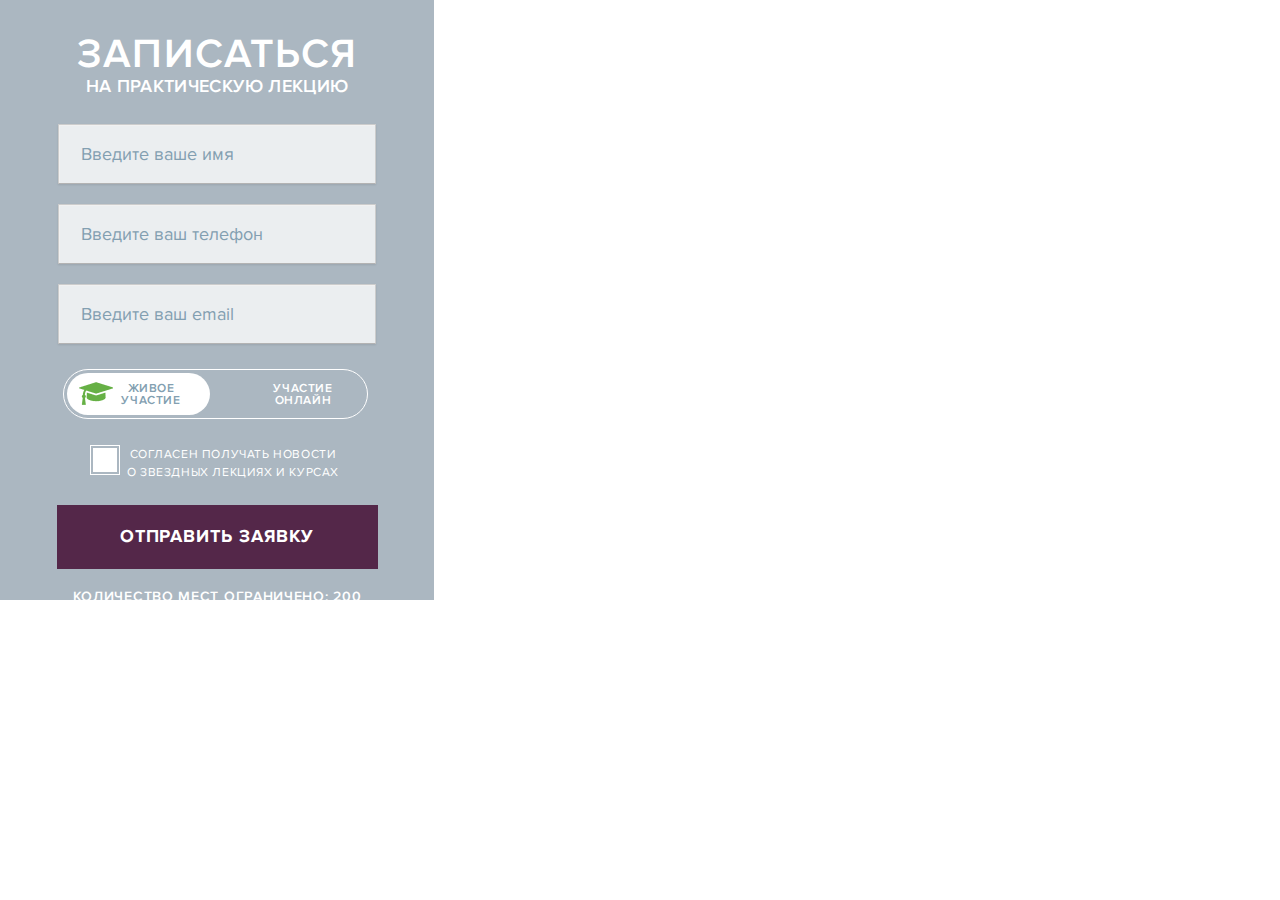
==== form.html @ 91c49289 "SL 1" ====
<!DOCTYPE html>
<html lang="ru">
<head>

	<title>Atlantica</title>

	<meta name="viewport" content="width=device-width, initial-scale=.65">

	<meta http-equiv="Content-type" content="text/html; charset=utf-8" />

	<meta name="description" content="" />
	<meta name="keywords" content="" />

	<link rel="stylesheet" href="libs/font-awersome/css/font-awesome.min.css">

	<link href="x-icon.png" rel="shortcut icon" type="img/x-icon"/>

	<link rel="stylesheet" type="text/css" href="css/main.css"/>

	<script src="https://ajax.googleapis.com/ajax/libs/jquery/3.2.1/jquery.min.js"></script>

	<link href="../media/FormStyler/jquery.formstyler.css" rel="stylesheet" />
	<link href="../media/FormStyler/jquery.formstyler.theme.css" rel="stylesheet" />

	<script type="text/javascript" src="../media/FancyBox/jquery.mousewheel.pack.js?v=3.1.3"></script>
	<script type="text/javascript" src="../media/FancyBox/jquery.fancybox.pack.js?v=2.1.5"></script>
	<link rel="stylesheet" type="text/css" href="../media/FancyBox/jquery.fancybox.css?v=2.1.5" media="screen" />

</head>


<style>

#fancybox-content{
    border-color: red;
}
</style>

<body>

	<form action="#" class="form" style="height: 560px;padding-top: 40px">
		<div class="form__title">
			Записаться
			<div>на практическую лекцию</div>
		</div>
		<input class="form__name" type="text" placeholder="Введите ваше имя">
		<input class="form__phone" type="text" placeholder="Введите ваш телефон">
		<input class="form__email" type="text" placeholder="Введите ваш email">

		<div class="form__toggle toggle">
			<input id="check" type="checkbox">
			<label for="check"><span><div>живое</div> <div>участие</div></span><span><div>участие</div> <div>онлайн</div></span></label>
		</div>

		<div class="form__checkbox checkbox">
			<input class="checkbox__win" id="checkbox" type="checkbox">
			<label class="checkbox__label" for="checkbox"><span></span>Согласен получать новости <br> о звездных лекциях и курсах</label>
		</div>

		<a class="form__btn btn" href="#">Отправить заявку</a>

		<div class="form__bottom-txt" style="margin-top: 10px;margin-bottom: 10px">Количество мест ограничено: 200</div>

	</form>





<script src="libs/jquery/dist/jquery.js"></script>

<script src="../media/FormStyler/jquery.formstyler.min.js"></script>
<script type="text/javascript" src="../media/FancyBox/jquery.fancybox.pack.js?v=2.1.5"></script>


<script src="js/common.js"></script>


</body>

</html>
---- css/main.css ----
@font-face {
  font-family: 'cloisterblack-light';
  src: url("../fonts/cloisterblack-light/cloister_black_light-webfont.eot");
  src: url("../fonts/cloisterblack-light/cloister_black_light-webfont.eot?#iefix") format("embedded-opentype"), url("../fonts/cloisterblack-light/cloister_black_light-webfont.woff") format("woff"), url("../fonts/cloisterblack-light/cloister_black_light-webfont.ttf") format("truetype"), url("../fonts/cloisterblack-light/cloister_black_light-webfont.svg#cloister_blacklight") format("svg");
  font-weight: normal;
  font-style: normal; }

@font-face {
  font-family: 'harbell_personal_use_onlyRg';
  src: url("../fonts/harbellpersonaluse/harbell_personal_use-webfont.eot");
  src: url("../fonts/harbellpersonaluse/harbell_personal_use-webfont.eot?#iefix") format("embedded-opentype"), url("../fonts/harbellpersonaluse/harbell_personal_use-webfont.woff") format("woff"), url("../fonts/harbellpersonaluse/harbell_personal_use-webfont.ttf") format("truetype"), url("../fonts/harbellpersonaluse/harbell_personal_use-webfont.svg#harbell_personal_use_onlyRg") format("svg");
  font-weight: normal;
  font-style: normal; }

@font-face {
  font-family: 'latolight-italic';
  src: url("../fonts/lato-lightitalic/lato-lightitalic-webfont.eot");
  src: url("../fonts/lato-lightitalic/lato-lightitalic-webfont.eot?#iefix") format("embedded-opentype"), url("../fonts/lato-lightitalic/lato-lightitalic-webfont.woff") format("woff"), url("../fonts/lato-lightitalic/lato-lightitalic-webfont.ttf") format("truetype"), url("../fonts/lato-lightitalic/lato-lightitalic-webfont.svg#latolight_italic") format("svg");
  font-weight: normal;
  font-style: normal; }

@font-face {
  font-family: 'lato-regular';
  src: url("../fonts/lato-regular/lato-regular-webfont.eot");
  src: url("../fonts/lato-regular/lato-regular-webfont.eot?#iefix") format("embedded-opentype"), url("../fonts/lato-regular/lato-regular-webfont.woff") format("woff"), url("../fonts/lato-regular/lato-regular-webfont.ttf") format("truetype"), url("../fonts/lato-regular/lato-regular-webfont.svg#latoregular") format("svg");
  font-weight: normal;
  font-style: normal; }

@font-face {
  font-family: 'latoblack';
  src: url("../fonts/lato-black/lato-black-webfont.eot");
  src: url("../fonts/lato-black/lato-black-webfont.eot?#iefix") format("embedded-opentype"), url("../fonts/lato-black/lato-black-webfont.woff") format("woff"), url("../fonts/lato-black/lato-black-webfont.ttf") format("truetype"), url("../fonts/lato-black/lato-black-webfont.svg#latoblack") format("svg");
  font-weight: normal;
  font-style: normal; }

@font-face {
  font-family: 'lato-bold';
  src: url("../fonts/lato-bold/lato-bold-webfont.eot");
  src: url("../fonts/lato-bold/lato-bold-webfont.eot?#iefix") format("embedded-opentype"), url("../fonts/lato-bold/lato-bold-webfont.woff") format("woff"), url("../fonts/lato-bold/lato-bold-webfont.ttf") format("truetype"), url("../fonts/lato-bold/lato-bold-webfont.svg#latobold") format("svg");
  font-weight: normal;
  font-style: normal; }

@font-face {
  font-family: 'lato-italic';
  src: url("../fonts/lato-italic/lato-italic-webfont.eot");
  src: url("../fonts/lato-italic/lato-italic-webfont.eot?#iefix") format("embedded-opentype"), url("../fonts/lato-italic/lato-italic-webfont.woff") format("woff"), url("../fonts/lato-italic/lato-italic-webfont.ttf") format("truetype"), url("../fonts/lato-italic/lato-italic-webfont.svg#latoitalic") format("svg");
  font-weight: normal;
  font-style: normal; }

@font-face {
  font-family: 'lato-light';
  src: url("../fonts/lato-light/lato-light-webfont.eot");
  src: url("../fonts/lato-light/lato-light-webfont.eot?#iefix") format("embedded-opentype"), url("../fonts/lato-light/lato-light-webfont.woff") format("woff"), url("../fonts/lato-light/lato-light-webfont.ttf") format("truetype"), url("../fonts/lato-light/lato-light-webfont.svg#latolight") format("svg");
  font-weight: normal;
  font-style: normal; }

@font-face {
  font-family: 'montserrat-bold';
  src: url("../fonts/montserrat-bold/montserrat-bold-webfont.eot");
  src: url("../fonts/montserrat-bold/montserrat-bold-webfont.eot?#iefix") format("embedded-opentype"), url("../fonts/montserrat-bold/montserrat-bold-webfont.woff") format("woff"), url("../fonts/montserrat-bold/montserrat-bold-webfont.ttf") format("truetype"), url("../fonts/montserrat-bold/montserrat-bold-webfont.svg#montserratbold") format("svg");
  font-weight: normal;
  font-style: normal; }

@font-face {
  font-family: 'opensans-regular';
  src: url("../fonts/opensans-regular/opensans-regular-webfont.eot");
  src: url("../fonts/opensans-regular/opensans-regular-webfont.eot?#iefix") format("embedded-opentype"), url("../fonts/opensans-regular/opensans-regular-webfont.woff2") format("woff2"), url("../fonts/opensans-regular/opensans-regular-webfont.woff") format("woff"), url("../fonts/opensans-regular/opensans-regular-webfont.ttf") format("truetype"), url("../fonts/opensans-regular/opensans-regular-webfont.svg#open_sansregular") format("svg");
  font-weight: normal;
  font-style: normal; }

@font-face {
  font-family: 'opensans-light';
  src: url("../fonts/opensans-light/opensans-light-webfont.eot");
  src: url("../fonts/opensans-light/opensans-light-webfont.eot?#iefix") format("embedded-opentype"), url("../fonts/opensans-light/opensans-light-webfont.woff2") format("woff2"), url("../fonts/opensans-light/opensans-light-webfont.woff") format("woff"), url("../fonts/opensans-light/opensans-light-webfont.ttf") format("truetype"), url("../fonts/opensans-light/opensans-light-webfont.svg#open_sanslight") format("svg");
  font-weight: normal;
  font-style: normal; }

@font-face {
  font-family: 'opensans-lightitalic';
  src: url("../fonts/opensans-lightitalic/opensans-lightitalic-webfont.eot");
  src: url("../fonts/opensans-lightitalic/opensans-lightitalic-webfont.eot?#iefix") format("embedded-opentype"), url("../fonts/opensans-lightitalic/opensans-lightitalic-webfont.woff2") format("woff2"), url("../fonts/opensans-lightitalic/opensans-lightitalic-webfont.woff") format("woff"), url("../fonts/opensans-lightitalic/opensans-lightitalic-webfont.ttf") format("truetype"), url("../fonts/opensans-lightitalic/opensans-lightitalic-webfont.svg#open_sanslight_italic") format("svg");
  font-weight: normal;
  font-style: italic; }

@font-face {
  font-family: 'opensans-semibold';
  src: url("../fonts/opensans-semibold/opensans-semibold-webfont.eot");
  src: url("../fonts/opensans-semibold/opensans-semibold-webfont.eot?#iefix") format("embedded-opentype"), url("../fonts/opensans-semibold/opensans-semibold-webfont.woff2") format("woff2"), url("../fonts/opensans-semibold/opensans-semibold-webfont.woff") format("woff"), url("../fonts/opensans-semibold/opensans-semibold-webfont.ttf") format("truetype"), url("../fonts/opensans-semibold/opensans-semibold-webfont.svg#open_sanssemibold") format("svg");
  font-weight: bold;
  font-style: normal; }

@font-face {
  font-family: 'robotocondensed-regular';
  src: url("../fonts/robotocondensed-regular/robotocondensed-regular-webfont.eot");
  src: url("../fonts/robotocondensed-regular/robotocondensed-regular-webfont.eot?#iefix") format("embedded-opentype"), url("../fonts/robotocondensed-regular/robotocondensed-regular-webfont.woff2") format("woff2"), url("../fonts/robotocondensed-regular/robotocondensed-regular-webfont.woff") format("woff"), url("../fonts/robotocondensed-regular/robotocondensed-regular-webfont.ttf") format("truetype"), url("../fonts/robotocondensed-regular/robotocondensed-regular-webfont.svg#roboto_condensedregular") format("svg");
  font-weight: normal;
  font-style: normal; }

@font-face {
  font-family: 'robotocondensed-light';
  src: url("../fonts/robotocondensed-light/robotocondensed-light-webfont.eot");
  src: url("../fonts/robotocondensed-light/robotocondensed-light-webfont.eot?#iefix") format("embedded-opentype"), url("../fonts/robotocondensed-light/robotocondensed-light-webfont.woff2") format("woff2"), url("../fonts/robotocondensed-light/robotocondensed-light-webfont.woff") format("woff"), url("../fonts/robotocondensed-light/robotocondensed-light-webfont.ttf") format("truetype"), url("../fonts/robotocondensed-light/robotocondensed-light-webfont.svg#roboto_condensedlight") format("svg");
  font-weight: normal;
  font-style: normal; }

@font-face {
  font-family: 'bebasneue-bold';
  src: url("../fonts/bebasneue-bold/bebasneuebold-webfont.eot");
  src: url("../fonts/bebasneue-bold/bebasneuebold-webfont.eot?#iefix") format("embedded-opentype"), url("../fonts/bebasneue-bold/bebasneuebold-webfont.woff") format("woff"), url("../fonts/bebasneue-bold/bebasneuebold-webfont.ttf") format("truetype"), url("../fonts/bebasneue-bold/bebasneuebold-webfont.svg#bebas_neuebold") format("svg");
  font-weight: normal;
  font-style: normal; }

@font-face {
  font-family: 'proximanova-black';
  src: url("../fonts/proximanova-black/proximanova-black-webfont.eot");
  src: url("../fonts/proximanova-black/proximanova-black-webfont.eot?#iefix") format("embedded-opentype"), url("../fonts/proximanova-black/proximanova-black-webfont.woff") format("woff"), url("../fonts/proximanova-black/proximanova-black-webfont.ttf") format("truetype"), url("../fonts/proximanova-black/proximanova-black-webfont.svg#proxima_novablack") format("svg");
  font-weight: normal;
  font-style: normal; }

@font-face {
  font-family: 'proximanova-bold';
  src: url("../fonts/proximanova-bold/proximanova-bold-webfont.eot");
  src: url("../fonts/proximanova-bold/proximanova-bold-webfont.eot?#iefix") format("embedded-opentype"), url("../fonts/proximanova-bold/proximanova-bold-webfont.woff") format("woff"), url("../fonts/proximanova-bold/proximanova-bold-webfont.ttf") format("truetype"), url("../fonts/proximanova-bold/proximanova-bold-webfont.svg#proxima_novabold") format("svg");
  font-weight: normal;
  font-style: normal; }

@font-face {
  font-family: 'proximanova-extrabold';
  src: url("../fonts/proximanova-extrabld/proximanova-extrabld-webfont.eot");
  src: url("../fonts/proximanova-extrabld/proximanova-extrabld-webfont.eot?#iefix") format("embedded-opentype"), url("../fonts/proximanova-extrabld/proximanova-extrabld-webfont.woff") format("woff"), url("../fonts/proximanova-extrabld/proximanova-extrabld-webfont.ttf") format("truetype"), url("../fonts/proximanova-extrabld/proximanova-extrabld-webfont.svg#proxima_novaextrabold") format("svg");
  font-weight: normal;
  font-style: normal; }

@font-face {
  font-family: 'proximanova-light';
  src: url("../fonts/proximanova-light/proximanova-light-webfont.eot");
  src: url("../fonts/proximanova-light/proximanova-light-webfont.eot?#iefix") format("embedded-opentype"), url("../fonts/proximanova-light/proximanova-light-webfont.woff") format("woff"), url("../fonts/proximanova-light/proximanova-light-webfont.ttf") format("truetype"), url("../fonts/proximanova-light/proximanova-light-webfont.svg#proxima_novalight") format("svg");
  font-weight: normal;
  font-style: normal; }

@font-face {
  font-family: 'proximanova-regular';
  src: url("../fonts/proximanova-regular/proximanova-regular-webfont.eot");
  src: url("../fonts/proximanova-regular/proximanova-regular-webfont.eot?#iefix") format("embedded-opentype"), url("../fonts/proximanova-regular/proximanova-regular-webfont.woff") format("woff"), url("../fonts/proximanova-regular/proximanova-regular-webfont.ttf") format("truetype"), url("../fonts/proximanova-regular/proximanova-regular-webfont.svg#proxima_novaregular") format("svg");
  font-weight: normal;
  font-style: normal; }

@font-face {
  font-family: 'proximanova-semibold';
  src: url("../fonts/proximanova-semibold/proximanova-semibold-webfont.eot");
  src: url("../fonts/proximanova-semibold/proximanova-semibold-webfont.eot?#iefix") format("embedded-opentype"), url("../fonts/proximanova-semibold/proximanova-semibold-webfont.woff") format("woff"), url("../fonts/proximanova-semibold/proximanova-semibold-webfont.ttf") format("truetype"), url("../fonts/proximanova-semibold/proximanova-semibold-webfont.svg#proxima_novasemibold") format("svg");
  font-weight: normal;
  font-style: normal; }

@font-face {
  font-family: 'rotondac-regular';
  src: url("../fonts/RotondaC-regular/rotondac-webfont.eot");
  src: url("../fonts/RotondaC-regular/rotondac-webfont.eot?#iefix") format("embedded-opentype"), url("../fonts/RotondaC-regular/rotondac-webfont.woff") format("woff"), url("../fonts/RotondaC-regular/rotondac-webfont.ttf") format("truetype"), url("../fonts/RotondaC-regular/rotondac-webfont.svg#rotondacregular") format("svg");
  font-weight: normal;
  font-style: normal; }

/* Yahoo reset*/
body, div, dl, dt, dd, ul, ol, li, h1, h2, h3, h4, h5, h6, pre, form, fieldset, input, textarea, p, blockquote, th, td {
  padding: 0;
  margin: 0; }

table {
  border-collapse: collapse;
  border-spacing: 0; }

fieldset, img {
  border: 0; }

address, caption, cite, code, dfn, em, strong, th, var {
  font-weight: normal;
  font-style: normal; }

ol, ul {
  list-style: none; }

caption, th {
  text-align: left; }

h1, h2, h3, h4, h5, h6 {
  font-weight: normal;
  font-size: 100%; }

q:before, q:after {
  content: ''; }

abbr, acronym {
  border: 0; }

a, select {
  text-decoration: none;
  color: black;
  border: none;
  outline: none; }

select:active,
select:focus {
  border: none;
  outline: none; }

body {
  margin: 0 auto; }

.clear:after {
  display: table;
  content: "";
  clear: both; }

.wrapper {
  width: 1200px;
  max-width: 90%;
  margin: 0 auto; }

.inline {
  display: inline-block; }

.header {
  background: url(../img/hd-bg.png) center top no-repeat;
  min-height: 981px;
  -webkit-background-size: auto 100%;
          background-size: auto 100%;
  padding: 34px 10px;
  -webkit-box-sizing: border-box;
          box-sizing: border-box; }
  .header__left {
    width: 470px;
    float: left;
    margin-left: 0px; }
  .header__logo {
    height: 62px;
    width: 347px;
    margin: 10px 0 0 70px; }
  .header__announcement {
    margin: 50px 0 0 60px; }
  .header__title {
    font: 110px/93px proximanova-extrabold;
    text-transform: uppercase;
    letter-spacing: 0.05em;
    color: #542749;
    margin: 37px 0 0 0px;
    width: 90%; }
    .header__title div {
      font: 44px/46px proximanova-bold;
      letter-spacing: 0.05em;
      width: 350px;
      margin-top: -3px;
      width: 90%; }
  .header__video {
    width: 118px;
    height: 118px;
    margin: 20px 0 0 70px;
    display: block; }
  .header__right {
    float: right;
    width: 434px;
    height: 822px; }
  .header__contact {
    font: 18px/14px proximanova-regular;
    color: #66b045;
    margin: 0 0 0 16px; }
  .header__phone {
    background: url(../img/hd-phone.png) no-repeat;
    background-position: left;
    padding-left: 23px;
    letter-spacing: 0.03em;
    width: 156px;
    height: 15px; }
  .header__mail {
    background: url(../img/hd-mail.png) no-repeat;
    background-position: left;
    padding-left: 20px;
    letter-spacing: 0.03em;
    width: 156px;
    height: 15px;
    margin-left: 17px; }
  .header__metro {
    font: 18px/20px proximanova-bold;
    background: url(../img/hd-metro.png) no-repeat;
    background-position: left;
    padding-left: 24px;
    letter-spacing: 0.03em;
    width: 156px;
    height: 15px;
    margin: 30px 0 0 0px;
    color: #684360; }
  .header__address {
    font-size: 16px/20px;
    margin: 6px 0 0 23px;
    letter-spacing: -0.04em; }
  .header__form {
    margin: 42px 4px 0 0; }
  .header__socnet {
    margin: 7px 0 0 0;
    text-align: center; }
    .header__socnet a {
      margin-left: 9px; }

.announcement__top {
  width: 250px;
  height: 48px;
  color: #66b045;
  text-transform: uppercase; }
  .announcement__top div:nth-child(1) {
    float: left;
    font: 83px/60px proximanova-bold;
    letter-spacing: -0.05em;
    display: inline-block; }

.announcement__time {
  width: 175px;
  height: 48px;
  margin-left: 87px; }
  .announcement__time div:nth-child(1) {
    font: 26px/20px proximanova-extrabold;
    letter-spacing: 0.05em;
    height: 24px;
    width: 100%; }
  .announcement__time div:nth-child(2) {
    font: 30px/38px proximanova-regular;
    letter-spacing: 0.05em;
    height: 24px;
    width: 100%; }

.announcement__bottom {
  font: 18px/20px proximanova-bold;
  width: 235px;
  height: 40px;
  margin: 24px 0 0 8px;
  letter-spacing: 0.035em;
  color: #66b045;
  text-transform: uppercase; }
  .announcement__bottom div {
    width: 210px; }

.form {
  height: 597px;
  width: 434px;
  background: rgba(44, 76, 101, 0.4);
  padding-top: 47px; }
  .form__title {
    font: 41px/30px proximanova-semibold;
    letter-spacing: 0.03em;
    color: #fff;
    text-transform: uppercase;
    text-align: center;
    opacity: 1 !important;
    z-index: 2; }
    .form__title div {
      font: 18px/34px proximanova-semibold;
      letter-spacing: 0.02em; }
  .form input[type='text'].styler {
    font: 18px/0 proximanova-regular;
    padding-left: 22px;
    width: 318px;
    height: 60px;
    -webkit-border-radius: 0px;
            border-radius: 0px;
    background: #ebeef0;
    margin: 20px auto;
    display: block;
    -webkit-box-sizing: border-box;
            box-sizing: border-box;
    opacity: 1; }
  .form input::-webkit-input-placeholder {
    color: #839fb1; }
  .form input::-moz-placeholder {
    color: #839fb1; }
  .form input:-ms-input-placeholder {
    color: #839fb1; }
  .form input::-ms-input-placeholder {
    color: #839fb1; }
  .form input::placeholder {
    color: #839fb1; }
  .form__toggle {
    top: 5px;
    right: 2px; }
  .form__checkbox {
    text-align: center;
    margin: 30px auto 25px; }
  .form__btn {
    margin: 0 auto; }
  .form__bottom-txt {
    font: 14px/36px proximanova-semibold;
    color: #fff;
    text-transform: uppercase;
    margin: 0 auto;
    margin-top: 8px;
    letter-spacing: .05em;
    width: 90%;
    text-align: center; }

.toggle {
  position: relative;
  text-align: center;
  width: 305px;
  height: 50px;
  margin: 0 auto; }
  .toggle input[type="checkbox"],
  .toggle label,
  .toggle label::before,
  .toggle label::after {
    -webkit-appearance: none;
       -moz-appearance: none;
            appearance: none;
    display: inline-block;
    -webkit-border-radius: 25px;
            border-radius: 25px;
    -webkit-transition: .35s ease-in-out;
    -o-transition: .35s ease-in-out;
    transition: .35s ease-in-out;
    -webkit-box-sizing: border-box;
            box-sizing: border-box;
    cursor: pointer; }
  .toggle label {
    width: 305px;
    height: 50px;
    overflow: hidden;
    border: 1px solid #fff; }
    .toggle label span:nth-child(1) {
      position: relative;
      font: 12px/12px proximanova-semibold;
      color: #839fb1;
      text-transform: uppercase;
      width: 50px;
      right: 64px;
      top: 13px;
      letter-spacing: 0.05em;
      -webkit-transition: all .5s ease;
      -o-transition: all .5s ease;
      transition: all .5s ease; }
    .toggle label span:nth-child(2) {
      position: relative;
      font: 12px/12px proximanova-semibold;
      color: #fff;
      text-transform: uppercase;
      width: 50px;
      left: 88px;
      bottom: 11px;
      letter-spacing: 0.05em;
      -webkit-transition: all .5s ease;
      -o-transition: all .5s ease;
      transition: all .5s ease; }
  .toggle input[type="checkbox"] {
    position: absolute;
    z-index: 0;
    width: 143px;
    height: 42px;
    top: 7%;
    left: 1.5%;
    background: #fff url(../img/hd-hat.png) no-repeat 12px center;
    outline: none; }
  .toggle input[type="checkbox"]:checked {
    left: 51.5%; }
  .toggle input[type="checkbox"]:checked span {
    color: red; }
  .toggle input[type="checkbox"]:checked + label span:nth-child(2) {
    color: #839fb1; }
  .toggle input[type="checkbox"]:checked + label span:nth-child(1) {
    color: #fff; }

.checkbox {
  max-width: 255px; }
  .checkbox__win {
    display: none; }
    .checkbox__win:checked + label span {
      background: url(../img/hd-check-on.png) center center no-repeat; }
  .checkbox__label {
    font: 12px/14px proximanova-regular;
    color: #fff;
    text-transform: uppercase;
    letter-spacing: 0.05em;
    width: 150px; }
    .checkbox__label span {
      float: left;
      width: 34px;
      height: 31px;
      margin-right: -2px;
      vertical-align: middle;
      cursor: pointer;
      background: #fff;
      background: url(../img/hd-check-off.png) center center no-repeat; }

.btn {
  font: 18px/64px proximanova-bold;
  width: 321px;
  height: 64px;
  background: #542749;
  display: block;
  text-transform: uppercase;
  text-align: center;
  color: #fff;
  letter-spacing: 0.05em; }

.socnet__title {
  font: 12px/12px proximanova-regular;
  color: #426176;
  text-transform: uppercase;
  margin-bottom: 7px; }

.socnet__sprite {
  background-image: url(../img/header-spritesheet.png);
  background-repeat: no-repeat;
  display: block;
  width: 30px;
  height: 30px;
  display: inline-block; }

.socnet__sprite-hd-fb {
  background-position: -5px -5px; }

.socnet__sprite-hd-g_ {
  background-position: -45px -5px; }

.socnet__sprite-hd-ok {
  background-position: -85px -5px; }

.socnet__sprite-hd-tw {
  background-position: -125px -5px; }

.socnet__sprite-hd-vk {
  background-position: -165px -5px; }

@media only screen and (max-width: 1180px) {
  .form {
    width: 350px; }
    .form input[type='text'].styler {
      width: 80%;
      height: 50px; }
    .form__title {
      font: 30px/30px proximanova-semibold; }
    .form__bottom-txt {
      margin-top: 40px; }
    .form__btn {
      font: 16px/55px proximanova-bold;
      width: 250px;
      height: 54px; }
  .header__phone {
    float: right;
    display: block;
    margin-bottom: 15px; }
  .header__mail {
    float: right;
    display: block;
    width: 200px; }
  .header__metro {
    float: right;
    width: 138px;
    margin-top: 35px; }
  .header__address {
    float: right;
    width: 313px;
    margin-top: 10px;
    font-size: 16px; }
  .header__right {
    width: 350px; } }

@media only screen and (max-width: 960px) {
  .form {
    width: 100%; }
    .form__bottom-txt {
      width: 80%;
      padding: 0; }
  .header {
    background-position: 40% top;
    padding-bottom: 50px; }
    .header__left {
      float: none;
      width: 90%; }
    .header__right {
      float: none;
      width: 90%;
      margin: 0 auto; }
    .header__contact {
      margin-top: 40px;
      width: 100%; }
    .header__phone, .header__mail, .header__metro, .header__address {
      float: left;
      width: 90%; }
    .header__mail {
      margin-left: 0; }
    .header__socnet {
      margin-bottom: 20px;
      padding-bottom: 20px; } }

@media only screen and (max-width: 740px) {
  .header {
    background-position: 43% top; } }

@media only screen and (max-width: 600px) {
  .header {
    background-position: 0% top; } }

@media only screen and (max-width: 530px) {
  .form__toggle {
    width: 200px;
    height: 40px; }
    .form__toggle label {
      width: 200px;
      height: 40px; }
      .form__toggle label span:nth-child(1) {
        font: 10px/12px proximanova-semibold;
        top: 8px;
        right: 54px; }
      .form__toggle label span:nth-child(2) {
        font: 10px/12px proximanova-semibold;
        left: 53px;
        bottom: 16px; }
  .form input[type="checkbox"] {
    width: 90px;
    height: 34px;
    background: #fff; }
  .form input[type="checkbox"]:checked {
    left: 53.5%; }
  .header {
    padding-bottom: 80px; }
    .header__title {
      font: 60px/55px proximanova-extrabold; }
      .header__title div {
        font: 30px/30px proximanova-bold; }
    .header__logo, .header__announcement, .header__title {
      margin-left: 0;
      margin-top: 20px; }
    .header__left {
      margin: 0 auto; } }

@media only screen and (max-width: 420px) {
  .header__logo {
    width: 80%; }
    .header__logo img {
      width: 250px;
      height: auto; }
  .header__title {
    font: 40px/55px proximanova-extrabold; }
    .header__title div {
      font: 20px/30px proximanova-bold; }
  .header__video {
    width: 80%;
    margin-left: 0; } }

.block-1 {
  overflow: hidden; }
  .block-1__num {
    font: 48px/60px proximanova-bold;
    color: #66b045; }
  .block-1__txt {
    font: 24px/32px proximanova-regular; }
  .block-1__flex {
    display: -webkit-box;
    display: -webkit-flex;
    display: -ms-flexbox;
    display: flex;
    -webkit-flex-wrap: wrap;
        -ms-flex-wrap: wrap;
            flex-wrap: wrap;
    padding: 0 10px;
    position: relative; }
  .block-1__flex > div {
    border: 1px solid #d2cad5;
    -webkit-box-sizing: border-box;
            box-sizing: border-box;
    padding: 0px 20px 20px 0px;
    margin: -1px 0 0 -1px; }
  .block-1__row-1-col-1 {
    width: 67.4%;
    height: 284px;
    padding: 20px 0 0 20px; }
  .block-1__title {
    font: 48px/48px proximanova-extrabold;
    color: #542749;
    padding: 94px 0 0 61px;
    width: 460px;
    letter-spacing: 0.01em; }
  .block-1__row-1-col-2 {
    width: 32.5%;
    height: 284px;
    background: #fbf9fc; }
  .block-1__row-2-col-1 {
    width: 34.4%;
    min-height: 274px;
    background: #fbf9fc;
    min-width: 250px;
    z-index: 5; }
    .block-1__row-2-col-1::before {
      content: "";
      display: block;
      position: relative;
      width: 5000px;
      height: 1px;
      background: #d2cad5;
      left: 10px;
      bottom: 1px;
      z-index: 5; }
    .block-1__row-2-col-1 .block-1__num {
      padding: 49px 0 0 62px; }
    .block-1__row-2-col-1 .block-1__txt {
      padding: 6px 20px 0 63px;
      max-width: 250px; }
  .block-1__row-2-col-2 {
    width: 33.1%;
    min-height: 274px;
    background: #f5f0f7;
    min-width: 250px;
    z-index: 1; }
    .block-1__row-2-col-2 .block-1__num {
      padding: 49px 0 0 62px; }
    .block-1__row-2-col-2 .block-1__txt {
      padding: 6px 0 0 63px;
      max-width: 380px; }
  .block-1__row-2-col-3 {
    width: 32.5%;
    min-height: 274px;
    min-width: 250px; }
    .block-1__row-2-col-3 .block-1__num {
      padding: 51px 0 0 52px; }
    .block-1__row-2-col-3 .block-1__txt {
      padding: 6px 0 0 53px;
      max-width: 275px; }
  .block-1__row-3-col-1 {
    width: 34.4%;
    min-height: 267px; }
    .block-1__row-3-col-1::before {
      content: "";
      display: block;
      position: relative;
      width: 5000px;
      height: 1px;
      background: #d2cad5;
      left: -5000px;
      bottom: 1px; }
    .block-1__row-3-col-1 .block-1__num {
      padding: 46px 0 0 62px; }
    .block-1__row-3-col-1 .block-1__txt {
      padding: 3px 0 0 61px;
      max-width: 260px; }
  .block-1__row-3-col-2 {
    width: 33.1%;
    min-height: 267px;
    background: #faf7fb; }
    .block-1__row-3-col-2 .block-1__num {
      padding: 46px 0 0 62px; }
    .block-1__row-3-col-2 .block-1__txt {
      padding: 3px 0 0 63px;
      max-width: 260px; }
  .block-1__row-3-col-3 {
    width: 32.5%;
    min-height: 267px;
    background: #faf7fb; }
    .block-1__row-3-col-3 .block-1__num {
      padding: 46px 0 0 52px; }
    .block-1__row-3-col-3 .block-1__txt {
      padding: 3px 0 0 53px;
      max-width: 180px; }
  .block-1__row-4-col-1 {
    width: 67.4%;
    height: 145px;
    padding: 36px 0 0 62px !important; }
    .block-1__row-4-col-1 .block-1__bottom-txt {
      font: 18px/21px proximanova-regular;
      text-transform: uppercase;
      color: #66b045;
      width: 200px;
      display: inline-block;
      padding: 13px 0 0 39px;
      letter-spacing: 0.05em; }
  .block-1__row-4-col-2 {
    width: 32.5%;
    height: 145px; }
  .block-1__btn {
    width: 305px;
    float: left; }

@media only screen and (max-width: 1070px) {
  .block-1__num {
    font: 40px/60px proximanova-bold; }
  .block-1__txt {
    font: 18px/24px proximanova-regular; }
  .block-1__row-4-col-2 {
    display: none; }
  .block-1__row-4-col-1 {
    width: 100%; } }

@media only screen and (max-width: 890px) {
  .block-1__flex {
    -webkit-flex-wrap: wrap;
        -ms-flex-wrap: wrap;
            flex-wrap: wrap; }
  .block-1__flex > div {
    width: 50%; }
  .block-1 div.block-1__num {
    padding-left: 50px; }
  .block-1 div.block-1__txt {
    padding-left: 50px; }
  .block-1 div.block-1__row-1-col-1 {
    width: 100%; }
  .block-1 div.block-1__row-1-col-2 {
    display: none; }
  .block-1 div.block-1__row-4-col-2 {
    display: none; }
  .block-1 div.block-1__row-4-col-1 {
    width: 100%;
    height: 170px; }
  .block-1__btn {
    float: none; }
  .block-1__row-4-col-1 .block-1__bottom-txt {
    font-size: 14px;
    padding-left: 0;
    width: 300px; } }

@media only screen and (max-width: 600px) {
  .block-1__flex > div {
    width: 100%;
    min-height: 220px;
    padding-bottom: 0; }
  .block-1__row-1-col-1 {
    height: 50px; }
  .block-1__title {
    font: 40px/40px proximanova-extrabold;
    width: 220px;
    padding-left: 40px;
    padding-top: 50px; }
  .block-1 div.block-1__num {
    padding-top: 30px; }
  .block-1 div.block-1__row-4-col-1 {
    min-height: 100px;
    padding-left: 40px !important; }
  .block-1__btn {
    font: 16px/55px proximanova-bold;
    width: 250px;
    height: 54px; }
  .block-1__row-4-col-1 .block-1__bottom-txt {
    width: 200px;
    font-size: 14px; } }

.block-2 {
  background: url("../img/block-2-bg.png") center top no-repeat;
  padding: 0 0 0 51%;
  min-height: 689px; }
  .block-2__content {
    max-width: 461px;
    padding: 63px 0 0 0;
    -webkit-box-sizing: border-box;
            box-sizing: border-box; }
  .block-2__title {
    font: 48px/48px proximanova-bold;
    color: #fff;
    max-width: 455px;
    letter-spacing: 0.014em; }
  .block-2__item-1 div, .block-2__item-2 div, .block-2__item-3 div {
    font: 24px/28px proximanova-regular;
    color: #fff; }
  .block-2__item-1 {
    margin: 30px 0 0 5px;
    height: 125px;
    background: url("../img/block-2-icon-1.png") left center no-repeat; }
    .block-2__item-1 div {
      padding: 34px 0 0 168px;
      max-width: 165px; }
  .block-2__item-2 {
    margin: 22px 0 0 5px;
    height: 125px;
    background: url("../img/block-2-icon-2.png") left center no-repeat; }
    .block-2__item-2 div {
      padding: 14px 0 0 168px;
      max-width: 280px; }
  .block-2__item-3 {
    margin: 27px 0 0 5px;
    height: 125px;
    background: url("../img/block-2-icon-3.png") left center no-repeat; }
    .block-2__item-3 div {
      padding: 19px 0 0 168px;
      max-width: 235px; }

@media only screen and (max-width: 1085px) {
  .block-2 {
    background: url("../img/block-2-bg.png") -618px top no-repeat;
    padding: 0 0 0 45%; } }

@media only screen and (max-width: 825px) {
  .block-2 {
    background: url("../img/block-2-bg.png") -1000px top no-repeat;
    padding: 0; }
    .block-2__content {
      margin-left: 10px; } }

@media only screen and (max-width: 500px) {
  .block-2__item-1 div, .block-2__item-2 div, .block-2__item-3 div {
    font-size: 19px;
    line-height: 24px; } }

.block-3 {
  background: url("../img/block-3-bg.png") center top no-repeat;
  min-height: 540px;
  padding: 52px 0 0px 331px;
  -webkit-box-sizing: border-box;
          box-sizing: border-box; }
  .block-3__title {
    font: 48px/48px proximanova-bold;
    color: #542749;
    letter-spacing: 0.02em; }
  .block-3__subtitle {
    font: 28px/30px proximanova-semibold;
    color: #542749;
    letter-spacing: 0.017em;
    margin-top: 16px;
    max-width: 705px; }
  .block-3__text {
    font: 18px/24px proximanova-regular;
    color: #542749;
    letter-spacing: 0.01px;
    max-width: 600px;
    margin-top: 32px; }
  .block-3__dates {
    display: -webkit-box;
    display: -webkit-flex;
    display: -ms-flexbox;
    display: flex;
    -webkit-flex-wrap: nowrap;
        -ms-flex-wrap: nowrap;
            flex-wrap: nowrap;
    -webkit-box-pack: justify;
    -webkit-justify-content: space-between;
        -ms-flex-pack: justify;
            justify-content: space-between;
    max-width: 880px;
    min-height: 130px;
    margin-top: 32px;
    border-top: 1px solid #66b045; }
  .block-3__announcement {
    margin-top: 27px; }
    .block-3__announcement .announcement__time:first-child div:last-child {
      line-height: 32px; }
  .block-3__announcement:first-child .announcement__time {
    margin-left: 79px; }
  .block-3__announcement:nth-child(2) .announcement__time {
    margin-left: 95px; }
  .block-3__bottom-section {
    display: -webkit-box;
    display: -webkit-flex;
    display: -ms-flexbox;
    display: flex;
    max-width: 680px; }
  .block-3__btn {
    width: 270px;
    height: 62px;
    background: #fff;
    color: #542749;
    letter-spacing: 0.02em;
    border: 1px solid #542749;
    cursor: pointer; }
  .block-3__btm-txt {
    font: 16px/20px proximanova-regular;
    color: #542749;
    max-width: 340px;
    margin-left: 52px; }
    .block-3__btm-txt span {
      letter-spacing: 0.02em;
      font-weight: bold;
      white-space: nowrap; }

@media only screen and (max-width: 1240px) {
  .block-3 {
    background: url("../img/block-3-bg.png") -273px top no-repeat; } }

@media only screen and (max-width: 1200px) {
  .block-3__announcement {
    -webkit-transform: scale(0.7, 0.7);
        -ms-transform: scale(0.7, 0.7);
            transform: scale(0.7, 0.7); }
  .block-3__announcement:first-child {
    margin-left: -36px; }
  .block-3__announcement:nth-child(2), .block-3__announcement:last-child {
    margin-left: -100px; }
    .block-3__announcement:nth-child(2) .announcement__time, .block-3__announcement:last-child .announcement__time {
      margin-left: 90px; }
  .block-3__btn {
    font: 16px/45px proximanova-bold;
    width: 200px;
    height: 44px;
    margin: 0px 20px 80px 20px; } }

@media only screen and (max-width: 1130px) {
  .block-3__title {
    font: 42px/48px proximanova-bold; }
  .block-3__subtitle {
    font: 18px/25px proximanova-semibold; } }

@media only screen and (max-width: 1050px) {
  .block-3 {
    padding-left: 350px; }
    .block-3__text {
      margin-top: 10px; } }

@media only screen and (max-width: 980px) {
  .block-3 {
    -webkit-background-size: auto 750px;
            background-size: auto 750px;
    background-position: -535px -50px;
    padding-top: 20px; }
    .block-3__dates {
      -webkit-box-orient: vertical;
      -webkit-box-direction: normal;
      -webkit-flex-direction: column;
          -ms-flex-direction: column;
              flex-direction: column;
      -webkit-box-align: start;
      -webkit-align-items: flex-start;
          -ms-flex-align: start;
              align-items: flex-start; }
    .block-3__announcement {
      -webkit-transform: scale(0.7, 0.7);
          -ms-transform: scale(0.7, 0.7);
              transform: scale(0.7, 0.7); }
    .block-3__announcement:nth-child(1) {
      margin: 30px 0 0 -30px; }
    .block-3__announcement:nth-child(2), .block-3__announcement:last-child {
      margin: 10px 0 0 -30px; }
    .block-3__bottom-section {
      margin-top: 30px;
      -webkit-box-orient: vertical;
      -webkit-box-direction: normal;
      -webkit-flex-direction: column;
          -ms-flex-direction: column;
              flex-direction: column; }
    .block-3__btn {
      margin: 0 20px 20px 5px; }
    .block-3__btm-txt {
      max-width: 100%;
      margin-left: 5px;
      padding-bottom: 0px;
      margin-bottom: 50px; } }

@media only screen and (max-width: 930px) {
  .block-3 {
    -webkit-background-size: auto 850px;
            background-size: auto 850px;
    background-position: -651px -50px; } }

@media only screen and (max-width: 825px) {
  .block-3 {
    background-position: 950px top;
    padding: 52px 0 0 0; }
    .block-3__dates {
      -webkit-box-orient: horizontal;
      -webkit-box-direction: normal;
      -webkit-flex-direction: row;
          -ms-flex-direction: row;
              flex-direction: row; }
    .block-3__announcement:nth-child(1) {
      margin: 30px 0 0 0; }
    .block-3__announcement:nth-child(2), .block-3__announcement:last-child {
      margin: 30px 0 0 -70px; } }

@media only screen and (max-width: 720px) {
  .block-3 {
    padding: 52px 0 0px 15px; }
    .block-3__dates {
      -webkit-box-orient: vertical;
      -webkit-box-direction: normal;
      -webkit-flex-direction: column;
          -ms-flex-direction: column;
              flex-direction: column; }
    .block-3__announcement:nth-child(1) {
      margin: 30px 0 0 -30px; }
    .block-3__announcement:nth-child(2), .block-3__announcement:last-child {
      margin: 10px 0 0 -30px; } }

.footer {
  height: 80px;
  background: #542749;
  margin-top: -24px;
  padding: 35px 20px;
  -webkit-box-sizing: border-box;
          box-sizing: border-box; }
  .footer__left-side {
    float: left;
    font: 16px/15px proximanova-regular;
    color: #fff;
    letter-spacing: 0.04em; }
  .footer__right-side {
    float: right;
    font: 16px/15px proximanova-regular;
    color: #fff;
    border-bottom: 1px solid #fff;
    letter-spacing: 0.04em; }

@media only screen and (max-width: 600px) {
  .footer {
    padding-top: 20px; }
    .footer__left-side {
      float: none; }
    .footer__right-side {
      float: none;
      width: 251px;
      display: block;
      margin-top: 10px; } }

/*@media only screen and (max-width : 1330px) */
/*	&::after
			content: ""
			display: block
			position: relative
			width: 5000px
			height: 1px
			background: #000
			left: 381px
			bottom: -282px


		&::before
			content: ""
			display: block
			position: relative
			width: 5000px
			height: 1px
			background: #000
			left: -5000px
			bottom: -271px


		&::before
			content: ""
			display: block
			position: absolute
			width: 5000px
			height: 1px
			background: #d2cad5
			left: 10px
			top: 282px*/
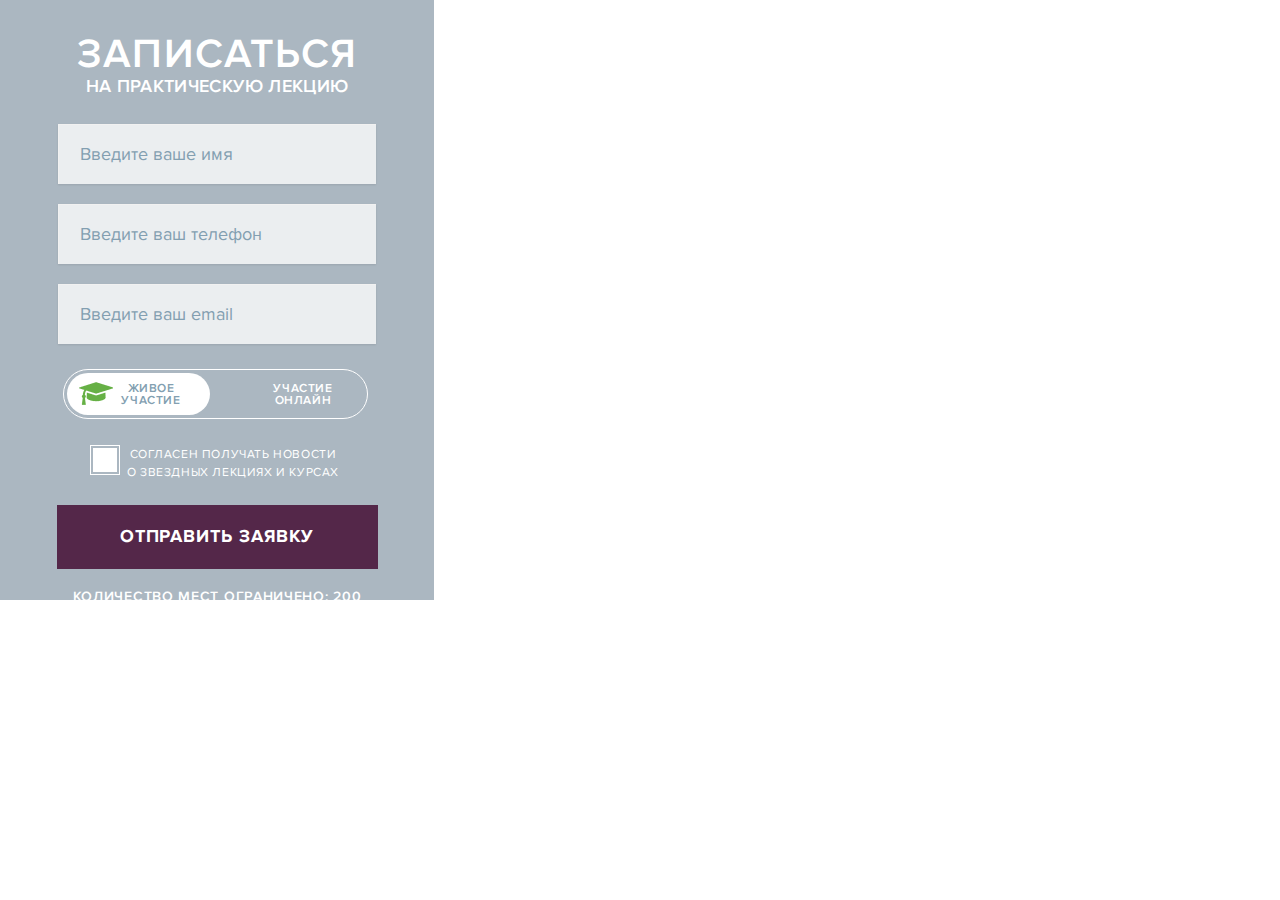
==== commit 1192a9e7: "SL 3" ====
--- a/form.html
+++ b/form.html
@@ -31,8 +31,8 @@
 
 <style>
 
-#fancybox-content{
-    border-color: red;
+	#fancybox-content{
+    	border-color: red;
 }
 </style>
 
@@ -43,9 +43,9 @@
 			Записаться
 			<div>на практическую лекцию</div>
 		</div>
-		<input class="form__name" type="text" placeholder="Введите ваше имя">
-		<input class="form__phone" type="text" placeholder="Введите ваш телефон">
-		<input class="form__email" type="text" placeholder="Введите ваш email">
+		<input class="form__name styler" type="text" placeholder="Введите ваше имя">
+		<input class="form__phone styler" type="text" placeholder="Введите ваш телефон">
+		<input class="form__email styler" type="text" placeholder="Введите ваш email">
 
 		<div class="form__toggle toggle">
 			<input id="check" type="checkbox">
@@ -72,7 +72,6 @@
 <script src="../media/FormStyler/jquery.formstyler.min.js"></script>
 <script type="text/javascript" src="../media/FancyBox/jquery.fancybox.pack.js?v=2.1.5"></script>
 
-
 <script src="js/common.js"></script>
 
 
--- a/css/main.css
+++ b/css/main.css
@@ -202,8 +202,13 @@
   border: none;
   outline: none; }
 
+html {
+  margin: 0;
+  height: 100%; }
+
 body {
-  margin: 0 auto; }
+  margin: 0;
+  height: 100%; }
 
 .clear:after {
   display: table;
@@ -217,6 +222,13 @@
 
 .inline {
   display: inline-block; }
+
+.g-container {
+  max-width: 1920px;
+  -webkit-box-shadow: 0 0 20px #666;
+          box-shadow: 0 0 20px #666;
+  margin: auto;
+  min-height: 100%; }
 
 .header {
   background: url(../img/hd-bg.png) center top no-repeat;
@@ -346,9 +358,7 @@
     letter-spacing: 0.03em;
     color: #fff;
     text-transform: uppercase;
-    text-align: center;
-    opacity: 1 !important;
-    z-index: 2; }
+    text-align: center; }
     .form__title div {
       font: 18px/34px proximanova-semibold;
       letter-spacing: 0.02em; }
@@ -359,12 +369,13 @@
     height: 60px;
     -webkit-border-radius: 0px;
             border-radius: 0px;
+    border: none;
     background: #ebeef0;
     margin: 20px auto;
     display: block;
     -webkit-box-sizing: border-box;
             box-sizing: border-box;
-    opacity: 1; }
+    color: #839fb1; }
   .form input::-webkit-input-placeholder {
     color: #839fb1; }
   .form input::-moz-placeholder {
@@ -399,13 +410,12 @@
   width: 305px;
   height: 50px;
   margin: 0 auto; }
-  .toggle input[type="checkbox"],
+  .toggle input[type="checkbox"] {
+    position: absolute;
+    visibility: hidden; }
   .toggle label,
   .toggle label::before,
   .toggle label::after {
-    -webkit-appearance: none;
-       -moz-appearance: none;
-            appearance: none;
     display: inline-block;
     -webkit-border-radius: 25px;
             border-radius: 25px;
@@ -444,19 +454,27 @@
       -webkit-transition: all .5s ease;
       -o-transition: all .5s ease;
       transition: all .5s ease; }
-  .toggle input[type="checkbox"] {
+  .toggle label:before {
     position: absolute;
+    content: '';
     z-index: 0;
     width: 143px;
     height: 42px;
     top: 7%;
     left: 1.5%;
     background: #fff url(../img/hd-hat.png) no-repeat 12px center;
-    outline: none; }
-  .toggle input[type="checkbox"]:checked {
+    outline: none;
+    display: inline-block;
+    -webkit-border-radius: 25px;
+            border-radius: 25px;
+    -webkit-transition: .35s ease-in-out;
+    -o-transition: .35s ease-in-out;
+    transition: .35s ease-in-out;
+    -webkit-box-sizing: border-box;
+            box-sizing: border-box;
+    cursor: pointer; }
+  .toggle input[type="checkbox"]:checked + label:before {
     left: 51.5%; }
-  .toggle input[type="checkbox"]:checked span {
-    color: red; }
   .toggle input[type="checkbox"]:checked + label span:nth-child(2) {
     color: #839fb1; }
   .toggle input[type="checkbox"]:checked + label span:nth-child(1) {
@@ -596,10 +614,10 @@
 
 @media only screen and (max-width: 530px) {
   .form__toggle {
-    width: 200px;
+    width: 195px;
     height: 40px; }
     .form__toggle label {
-      width: 200px;
+      width: 195px;
       height: 40px; }
       .form__toggle label span:nth-child(1) {
         font: 10px/12px proximanova-semibold;
@@ -609,12 +627,13 @@
         font: 10px/12px proximanova-semibold;
         left: 53px;
         bottom: 16px; }
-  .form input[type="checkbox"] {
-    width: 90px;
-    height: 34px;
-    background: #fff; }
-  .form input[type="checkbox"]:checked {
-    left: 53.5%; }
+    .form__toggle label:before {
+      width: 90px;
+      height: 34px;
+      background: #fff;
+      left: 3px; }
+    .form__toggle input[type="checkbox"]:checked + label:before {
+      left: 52.5%; }
   .header {
     padding-bottom: 80px; }
     .header__title {
@@ -682,8 +701,7 @@
     width: 34.4%;
     min-height: 274px;
     background: #fbf9fc;
-    min-width: 250px;
-    z-index: 5; }
+    min-width: 250px; }
     .block-1__row-2-col-1::before {
       content: "";
       display: block;
@@ -692,8 +710,7 @@
       height: 1px;
       background: #d2cad5;
       left: 10px;
-      bottom: 1px;
-      z-index: 5; }
+      bottom: 1px; }
     .block-1__row-2-col-1 .block-1__num {
       padding: 49px 0 0 62px; }
     .block-1__row-2-col-1 .block-1__txt {
@@ -877,7 +894,13 @@
 @media only screen and (max-width: 1085px) {
   .block-2 {
     background: url("../img/block-2-bg.png") -618px top no-repeat;
-    padding: 0 0 0 45%; } }
+    padding: 0 0 0 0; }
+    .block-2__content {
+      max-width: 461px;
+      padding: 63px 0 0 0;
+      -webkit-box-sizing: border-box;
+              box-sizing: border-box;
+      margin-left: 350px; } }
 
 @media only screen and (max-width: 825px) {
   .block-2 {
@@ -893,10 +916,17 @@
 
 .block-3 {
   background: url("../img/block-3-bg.png") center top no-repeat;
-  min-height: 540px;
-  padding: 52px 0 0px 331px;
+  -webkit-background-size: auto 100%;
+          background-size: auto 100%;
+  min-height: 517px;
   -webkit-box-sizing: border-box;
-          box-sizing: border-box; }
+          box-sizing: border-box;
+  overflow: hidden; }
+  .block-3__content {
+    margin: 52px 0 0 308px;
+    -webkit-box-sizing: border-box;
+            box-sizing: border-box;
+    position: relative; }
   .block-3__title {
     font: 48px/48px proximanova-bold;
     color: #542749;
@@ -963,43 +993,40 @@
 
 @media only screen and (max-width: 1240px) {
   .block-3 {
-    background: url("../img/block-3-bg.png") -273px top no-repeat; } }
-
-@media only screen and (max-width: 1200px) {
+    background-position: -302px top;
+    height: 530px; }
+    .block-3__content {
+      margin-left: 350px; } }
+
+@media only screen and (max-width: 1210px) {
   .block-3__announcement {
     -webkit-transform: scale(0.7, 0.7);
         -ms-transform: scale(0.7, 0.7);
             transform: scale(0.7, 0.7); }
   .block-3__announcement:first-child {
-    margin-left: -36px; }
+    margin-left: -20px; }
   .block-3__announcement:nth-child(2), .block-3__announcement:last-child {
-    margin-left: -100px; }
+    margin-left: -70px; }
     .block-3__announcement:nth-child(2) .announcement__time, .block-3__announcement:last-child .announcement__time {
       margin-left: 90px; }
+  .block-3__title {
+    font: 44px/40px proximanova-bold; }
+  .block-3__subtitle {
+    font: 22px/28px proximanova-semibold; }
+  .block-3__text {
+    font: 16px/22px proximanova-regular; }
   .block-3__btn {
     font: 16px/45px proximanova-bold;
     width: 200px;
     height: 44px;
-    margin: 0px 20px 80px 20px; } }
-
-@media only screen and (max-width: 1130px) {
-  .block-3__title {
-    font: 42px/48px proximanova-bold; }
-  .block-3__subtitle {
-    font: 18px/25px proximanova-semibold; } }
-
-@media only screen and (max-width: 1050px) {
+    margin: 0 20px 80px 20px; } }
+
+@media only screen and (max-width: 1020px) {
   .block-3 {
-    padding-left: 350px; }
-    .block-3__text {
-      margin-top: 10px; } }
-
-@media only screen and (max-width: 980px) {
-  .block-3 {
-    -webkit-background-size: auto 750px;
-            background-size: auto 750px;
-    background-position: -535px -50px;
-    padding-top: 20px; }
+    height: 830px;
+    background-position: -668px top; }
+    .block-3__content {
+      margin-right: 50px; }
     .block-3__dates {
       -webkit-box-orient: vertical;
       -webkit-box-direction: normal;
@@ -1010,10 +1037,6 @@
       -webkit-align-items: flex-start;
           -ms-flex-align: start;
               align-items: flex-start; }
-    .block-3__announcement {
-      -webkit-transform: scale(0.7, 0.7);
-          -ms-transform: scale(0.7, 0.7);
-              transform: scale(0.7, 0.7); }
     .block-3__announcement:nth-child(1) {
       margin: 30px 0 0 -30px; }
     .block-3__announcement:nth-child(2), .block-3__announcement:last-child {
@@ -1026,23 +1049,29 @@
           -ms-flex-direction: column;
               flex-direction: column; }
     .block-3__btn {
-      margin: 0 20px 20px 5px; }
+      margin: 0 0 20px 0; }
     .block-3__btm-txt {
       max-width: 100%;
-      margin-left: 5px;
-      padding-bottom: 0px;
-      margin-bottom: 50px; } }
+      margin-left: 0px;
+      margin-bottom: 40px; } }
 
 @media only screen and (max-width: 930px) {
   .block-3 {
-    -webkit-background-size: auto 850px;
-            background-size: auto 850px;
-    background-position: -651px -50px; } }
+    height: 830px;
+    background-position: -668px top; }
+    .block-3__text {
+      margin-top: 15px; }
+    .block-3__dates {
+      margin-top: 15px; }
+    .block-3__btm-txt {
+      font: 14px/20px proximanova-regular; } }
 
 @media only screen and (max-width: 825px) {
   .block-3 {
-    background-position: 950px top;
-    padding: 52px 0 0 0; }
+    background-position: -1200px top;
+    height: 550px; }
+    .block-3__content {
+      margin-left: 20px; }
     .block-3__dates {
       -webkit-box-orient: horizontal;
       -webkit-box-direction: normal;
@@ -1050,13 +1079,14 @@
           -ms-flex-direction: row;
               flex-direction: row; }
     .block-3__announcement:nth-child(1) {
-      margin: 30px 0 0 0; }
+      margin: 30px 0 0 -20px; }
     .block-3__announcement:nth-child(2), .block-3__announcement:last-child {
       margin: 30px 0 0 -70px; } }
 
 @media only screen and (max-width: 720px) {
   .block-3 {
-    padding: 52px 0 0px 15px; }
+    height: auto;
+    background-position: -1100px top; }
     .block-3__dates {
       -webkit-box-orient: vertical;
       -webkit-box-direction: normal;
@@ -1071,7 +1101,6 @@
 .footer {
   height: 80px;
   background: #542749;
-  margin-top: -24px;
   padding: 35px 20px;
   -webkit-box-sizing: border-box;
           box-sizing: border-box; }
@@ -1099,34 +1128,3 @@
       margin-top: 10px; } }
 
 /*@media only screen and (max-width : 1330px) */
-/*	&::after
-			content: ""
-			display: block
-			position: relative
-			width: 5000px
-			height: 1px
-			background: #000
-			left: 381px
-			bottom: -282px
-
-
-		&::before
-			content: ""
-			display: block
-			position: relative
-			width: 5000px
-			height: 1px
-			background: #000
-			left: -5000px
-			bottom: -271px
-
-
-		&::before
-			content: ""
-			display: block
-			position: absolute
-			width: 5000px
-			height: 1px
-			background: #d2cad5
-			left: 10px
-			top: 282px*/
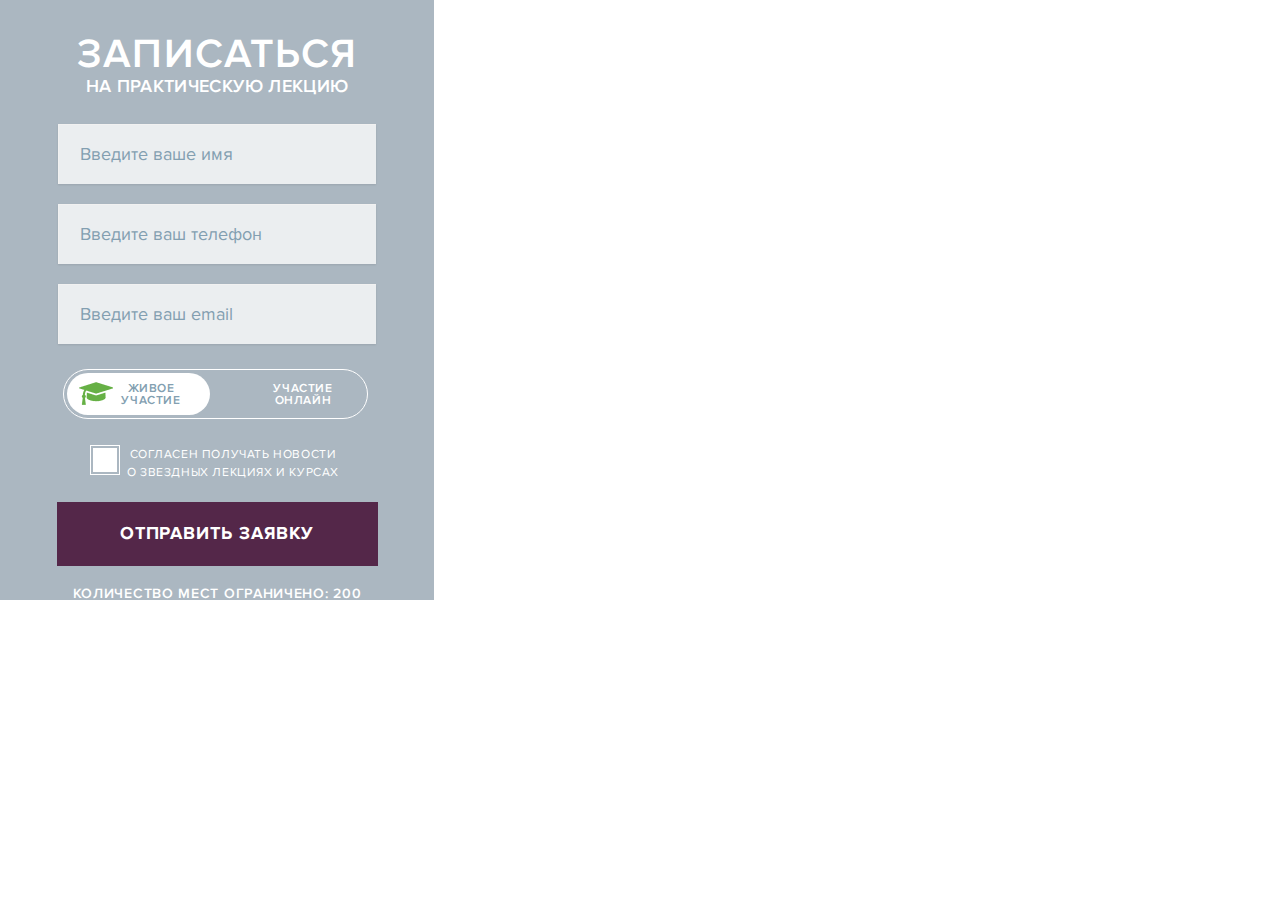
==== commit b619f513: "LS 4" ====
--- a/form.html
+++ b/form.html
@@ -19,12 +19,12 @@
 
 	<script src="https://ajax.googleapis.com/ajax/libs/jquery/3.2.1/jquery.min.js"></script>
 
-	<link href="../media/FormStyler/jquery.formstyler.css" rel="stylesheet" />
-	<link href="../media/FormStyler/jquery.formstyler.theme.css" rel="stylesheet" />
+	<link href="media/FormStyler/jquery.formstyler.css" rel="stylesheet" />
+	<link href="media/FormStyler/jquery.formstyler.theme.css" rel="stylesheet" />
 
-	<script type="text/javascript" src="../media/FancyBox/jquery.mousewheel.pack.js?v=3.1.3"></script>
-	<script type="text/javascript" src="../media/FancyBox/jquery.fancybox.pack.js?v=2.1.5"></script>
-	<link rel="stylesheet" type="text/css" href="../media/FancyBox/jquery.fancybox.css?v=2.1.5" media="screen" />
+	<script type="text/javascript" src="media/FancyBox/jquery.mousewheel.pack.js?v=3.1.3"></script>
+	<script type="text/javascript" src="media/FancyBox/jquery.fancybox.pack.js?v=2.1.5"></script>
+	<link rel="stylesheet" type="text/css" href="media/FancyBox/jquery.fancybox.css?v=2.1.5" media="screen" />
 
 </head>
 
@@ -69,8 +69,7 @@
 
 <script src="libs/jquery/dist/jquery.js"></script>
 
-<script src="../media/FormStyler/jquery.formstyler.min.js"></script>
-<script type="text/javascript" src="../media/FancyBox/jquery.fancybox.pack.js?v=2.1.5"></script>
+<script src="media/FormStyler/jquery.formstyler.min.js"></script>
 
 <script src="js/common.js"></script>
 
--- a/css/main.css
+++ b/css/main.css
@@ -264,7 +264,7 @@
   .header__video {
     width: 118px;
     height: 118px;
-    margin: 20px 0 0 70px;
+    margin: 20px 0 0 72px;
     display: block; }
   .header__right {
     float: right;
@@ -297,14 +297,17 @@
     letter-spacing: 0.03em;
     width: 156px;
     height: 15px;
-    margin: 30px 0 0 0px;
+    margin: 29px 0 0 0px;
     color: #684360; }
-  .header__address {
-    font-size: 16px/20px;
-    margin: 6px 0 0 23px;
-    letter-spacing: -0.04em; }
+  .header__address div {
+    font: 16px/20px proximanova-regular;
+    margin: 4px 0 0 23px;
+    letter-spacing: 0.02em;
+    color: #66b045; }
+    .header__address div span {
+      white-space: nowrap; }
   .header__form {
-    margin: 42px 4px 0 0; }
+    margin: 40px 4px 0 0; }
   .header__socnet {
     margin: 7px 0 0 0;
     text-align: center; }
@@ -329,19 +332,17 @@
   .announcement__time div:nth-child(1) {
     font: 26px/20px proximanova-extrabold;
     letter-spacing: 0.05em;
-    height: 24px;
     width: 100%; }
   .announcement__time div:nth-child(2) {
     font: 30px/38px proximanova-regular;
     letter-spacing: 0.05em;
-    height: 24px;
     width: 100%; }
 
 .announcement__bottom {
   font: 18px/20px proximanova-bold;
   width: 235px;
   height: 40px;
-  margin: 24px 0 0 8px;
+  margin: 22px 0 0 8px;
   letter-spacing: 0.035em;
   color: #66b045;
   text-transform: uppercase; }
@@ -393,13 +394,13 @@
     text-align: center;
     margin: 30px auto 25px; }
   .form__btn {
-    margin: 0 auto; }
+    margin: -3px auto 0; }
   .form__bottom-txt {
     font: 14px/36px proximanova-semibold;
     color: #fff;
     text-transform: uppercase;
     margin: 0 auto;
-    margin-top: 8px;
+    margin-top: 5px;
     letter-spacing: .05em;
     width: 90%;
     text-align: center; }
@@ -558,11 +559,9 @@
       height: 54px; }
   .header__phone {
     float: right;
-    display: block;
     margin-bottom: 15px; }
   .header__mail {
     float: right;
-    display: block;
     width: 200px; }
   .header__metro {
     float: right;
@@ -572,7 +571,9 @@
     float: right;
     width: 313px;
     margin-top: 10px;
-    font-size: 16px; }
+    font-size: 16px;
+    text-align: right;
+    padding-right: 17px; }
   .header__right {
     width: 350px; } }
 
@@ -597,7 +598,8 @@
       width: 100%; }
     .header__phone, .header__mail, .header__metro, .header__address {
       float: left;
-      width: 90%; }
+      width: 90%;
+      text-align: left; }
     .header__mail {
       margin-left: 0; }
     .header__socnet {
@@ -659,6 +661,34 @@
   .header__video {
     width: 80%;
     margin-left: 0; } }
+
+@media only screen and (max-width: 350px) {
+  .header input[type='text'].styler {
+    font: 14px/0 proximanova-regular;
+    padding-left: 12px;
+    width: 200px;
+    height: 40px; }
+  .form {
+    height: 560px; }
+    .form__bottom-txt {
+      font: 12px/24px proximanova-semibold;
+      margin-top: 20px;
+      width: 60%; }
+  .btn {
+    font: 12px/44px proximanova-bold;
+    width: 150px;
+    height: 40px; }
+  .checkbox {
+    max-width: 200px; }
+    .checkbox__label {
+      font: 12px/14px proximanova-regular;
+      width: 200px;
+      display: block;
+      text-align: left; }
+      .checkbox__label span {
+        margin-right: 10px; }
+  .socnet {
+    margin-top: 20px; } }
 
 .block-1 {
   overflow: hidden; }
@@ -852,6 +882,12 @@
     width: 200px;
     font-size: 14px; } }
 
+@media only screen and (max-width: 350px) {
+  .block-1__btn {
+    font: 12px/44px proximanova-bold;
+    width: 150px;
+    height: 40px; } }
+
 .block-2 {
   background: url("../img/block-2-bg.png") center top no-repeat;
   padding: 0 0 0 51%;
@@ -913,6 +949,16 @@
   .block-2__item-1 div, .block-2__item-2 div, .block-2__item-3 div {
     font-size: 19px;
     line-height: 24px; } }
+
+@media only screen and (max-width: 350px) {
+  .block-2__title {
+    font: 38px/48px proximanova-bold;
+    color: #fff;
+    max-width: 455px;
+    letter-spacing: 0.014em; }
+  .block-2__item-1 div, .block-2__item-2 div, .block-2__item-3 div {
+    font: 24px/28px proximanova-regular;
+    color: #fff; } }
 
 .block-3 {
   background: url("../img/block-3-bg.png") center top no-repeat;
